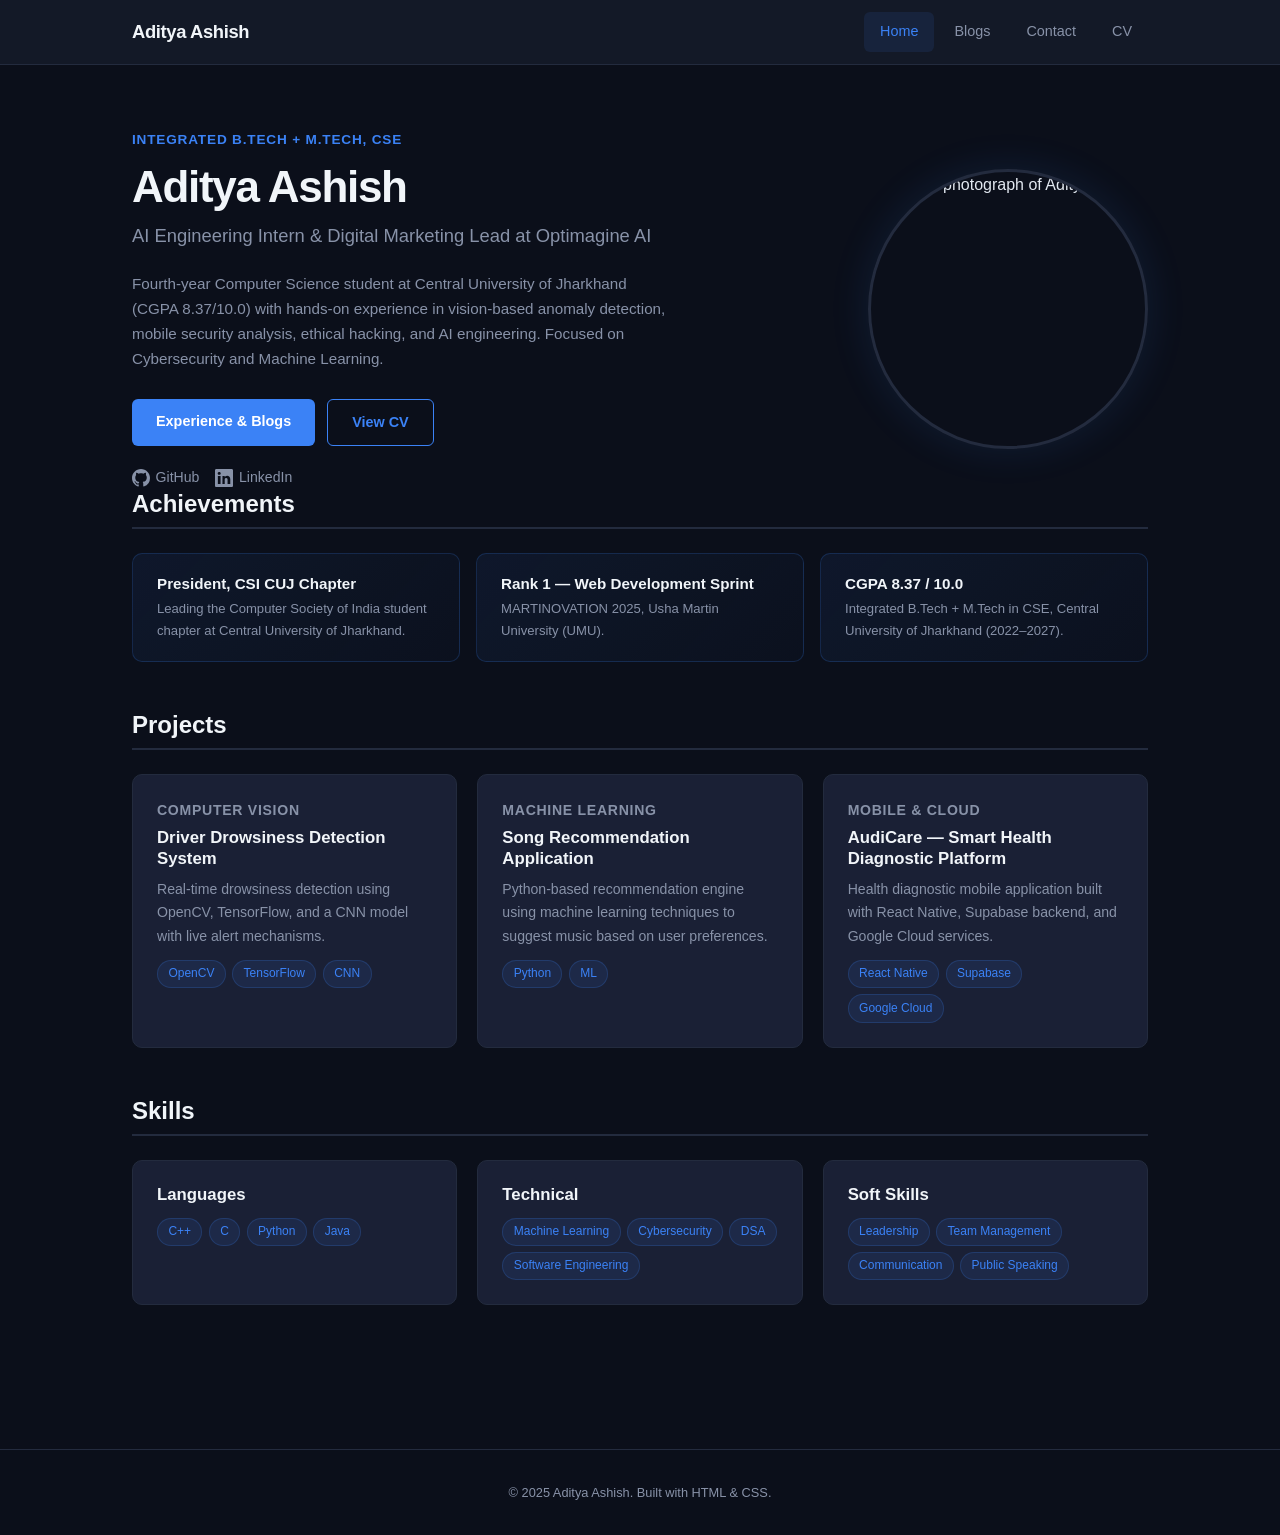
==== index.html @ 90307f7b "Update CGPA to 8.37, fix UMU name, expand blog content, adjust portrait zoom" ====
<!DOCTYPE html>
<html lang="en">
<head>
  <meta charset="UTF-8">
  <meta name="viewport" content="width=device-width, initial-scale=1.0">
  <title>Aditya Ashish — CSE Student &amp; AI Engineering Intern</title>
  <meta name="description" content="Portfolio of Aditya Ashish — Integrated B.Tech + M.Tech CSE student at CUJ, AI Engineering Intern at Optimagine AI, with interests in Cybersecurity and Machine Learning.">
  <link rel="stylesheet" href="style.css">
</head>
<body>

  <!-- Navigation -->
  <header class="site-nav">
    <div class="nav-inner">
      <a href="index.html" class="nav-brand">Aditya Ashish</a>
      <button class="nav-toggle" aria-label="Toggle navigation" aria-expanded="false" onclick="document.querySelector('.nav-links').classList.toggle('open');this.setAttribute('aria-expanded',this.getAttribute('aria-expanded')==='false')">
        <span></span><span></span><span></span>
      </button>
      <ul class="nav-links">
        <li><a class="active" href="index.html">Home</a></li>
        <li><a href="blogs.html">Blogs</a></li>
        <li><a href="contact.html">Contact</a></li>
        <li><a href="ADITYA_ASHIS.pdf" target="_blank" rel="noopener noreferrer">CV</a></li>
      </ul>
    </div>
  </header>

  <main class="page">

    <!-- Hero -->
    <section class="hero">
      <div class="hero-content">
        <p class="hero-eyebrow">Integrated B.Tech + M.Tech, CSE</p>
        <h1>Aditya Ashish</h1>
        <p class="hero-subtitle">AI Engineering Intern &amp; Digital Marketing Lead at Optimagine AI</p>
        <p class="hero-bio">
          Fourth-year Computer Science student at Central University of Jharkhand (CGPA 8.37/10.0)
          with hands-on experience in vision-based anomaly detection, mobile security analysis,
          ethical hacking, and AI engineering. Focused on Cybersecurity and Machine Learning.
        </p>
        <div class="btn-group">
          <a href="blogs.html" class="btn btn-primary">Experience &amp; Blogs</a>
          <a href="ADITYA_ASHIS.pdf" class="btn btn-outline" target="_blank" rel="noopener noreferrer">View CV</a>
        </div>
        <div class="social-row">
          <a href="https://github.com/ASHISH-ADITYA" target="_blank" rel="noopener noreferrer">
            <svg viewBox="0 0 16 16" aria-hidden="true"><path d="M8 0C3.58 0 0 3.58 0 8c0 3.54 2.29 6.53 5.47 7.59.4.07.55-.17.55-.38 0-.19-.01-.82-.01-1.49-2.01.37-2.53-.49-2.69-.94-.09-.23-.48-.94-.82-1.13-.28-.15-.68-.52-.01-.53.63-.01 1.08.58 1.23.82.72 1.21 1.87.87 2.33.66.07-.52.28-.87.51-1.07-1.78-.2-3.64-.89-3.64-3.95 0-.87.31-1.59.82-2.15-.08-.2-.36-1.02.08-2.12 0 0 .67-.21 2.2.82.64-.18 1.32-.27 2-.27.68 0 1.36.09 2 .27 1.53-1.04 2.2-.82 2.2-.82.44 1.1.16 1.92.08 2.12.51.56.82 1.27.82 2.15 0 3.07-1.87 3.75-3.65 3.95.29.25.54.73.54 1.48 0 1.07-.01 1.93-.01 2.2 0 .21.15.46.55.38A8.01 8.01 0 0016 8c0-4.42-3.58-8-8-8z"/></svg>
            GitHub
          </a>
          <a href="https://www.linkedin.com/in/aditya-ashish-14a0712b9/" target="_blank" rel="noopener noreferrer">
            <svg viewBox="0 0 16 16" aria-hidden="true"><path d="M0 1.146C0 .513.526 0 1.175 0h13.65C15.474 0 16 .513 16 1.146v13.708c0 .633-.526 1.146-1.175 1.146H1.175C.526 16 0 15.487 0 14.854V1.146zm4.943 12.248V6.169H2.542v7.225h2.401zm-1.2-8.212c.837 0 1.358-.554 1.358-1.248-.015-.709-.52-1.248-1.342-1.248-.822 0-1.359.54-1.359 1.248 0 .694.521 1.248 1.327 1.248h.016zm4.908 8.212V9.359c0-.216.016-.432.08-.586.173-.431.568-.878 1.232-.878.869 0 1.216.662 1.216 1.634v3.865h2.401V9.25c0-2.22-1.184-3.252-2.764-3.252-1.274 0-1.845.7-2.165 1.193V6.169H6.651c.032.678 0 7.225 0 7.225h2.401z"/></svg>
            LinkedIn
          </a>
        </div>
      </div>
      <div class="hero-portrait-wrap">
        <img
          class="hero-portrait"
          src="WhatsApp Image 2025-11-17 at 10.02.46 PM.png"
          alt="Portrait photograph of Aditya Ashish"
        >
      </div>
    </section>

    <!-- Achievements -->
    <section aria-labelledby="achievements-heading">
      <h2 id="achievements-heading" class="section-title">Achievements</h2>
      <div class="highlight-row">
        <div class="highlight">
          <h3>President, CSI CUJ Chapter</h3>
          <p>Leading the Computer Society of India student chapter at Central University of Jharkhand.</p>
        </div>
        <div class="highlight">
          <h3>Rank 1 — Web Development Sprint</h3>
          <p>MARTINOVATION 2025, Usha Martin University (UMU).</p>
        </div>
        <div class="highlight">
          <h3>CGPA 8.37 / 10.0</h3>
          <p>Integrated B.Tech + M.Tech in CSE, Central University of Jharkhand (2022–2027).</p>
        </div>
      </div>
    </section>

    <!-- Projects -->
    <section aria-labelledby="projects-heading">
      <h2 id="projects-heading" class="section-title">Projects</h2>
      <div class="card-grid">
        <article class="card">
          <p class="card-label">Computer Vision</p>
          <h3>Driver Drowsiness Detection System</h3>
          <p>Real-time drowsiness detection using OpenCV, TensorFlow, and a CNN model with live alert mechanisms.</p>
          <div class="tag-list">
            <span class="tag">OpenCV</span>
            <span class="tag">TensorFlow</span>
            <span class="tag">CNN</span>
          </div>
        </article>
        <article class="card">
          <p class="card-label">Machine Learning</p>
          <h3>Song Recommendation Application</h3>
          <p>Python-based recommendation engine using machine learning techniques to suggest music based on user preferences.</p>
          <div class="tag-list">
            <span class="tag">Python</span>
            <span class="tag">ML</span>
          </div>
        </article>
        <article class="card">
          <p class="card-label">Mobile &amp; Cloud</p>
          <h3>AudiCare — Smart Health Diagnostic Platform</h3>
          <p>Health diagnostic mobile application built with React Native, Supabase backend, and Google Cloud services.</p>
          <div class="tag-list">
            <span class="tag">React Native</span>
            <span class="tag">Supabase</span>
            <span class="tag">Google Cloud</span>
          </div>
        </article>
      </div>
    </section>

    <!-- Skills -->
    <section aria-labelledby="skills-heading">
      <h2 id="skills-heading" class="section-title">Skills</h2>
      <div class="card-grid">
        <div class="card">
          <h3>Languages</h3>
          <div class="tag-list">
            <span class="tag">C++</span>
            <span class="tag">C</span>
            <span class="tag">Python</span>
            <span class="tag">Java</span>
          </div>
        </div>
        <div class="card">
          <h3>Technical</h3>
          <div class="tag-list">
            <span class="tag">Machine Learning</span>
            <span class="tag">Cybersecurity</span>
            <span class="tag">DSA</span>
            <span class="tag">Software Engineering</span>
          </div>
        </div>
        <div class="card">
          <h3>Soft Skills</h3>
          <div class="tag-list">
            <span class="tag">Leadership</span>
            <span class="tag">Team Management</span>
            <span class="tag">Communication</span>
            <span class="tag">Public Speaking</span>
          </div>
        </div>
      </div>
    </section>

  </main>

  <footer class="site-footer">
    <p>&copy; 2025 Aditya Ashish. Built with HTML &amp; CSS.</p>
  </footer>

</body>
</html>
---- style.css ----
/* ===== Design Tokens ===== */
:root {
  --color-bg:        #0b0f1a;
  --color-surface:   #131927;
  --color-card:      #1a2035;
  --color-border:    #232b3e;
  --color-text:      #e2e8f0;
  --color-muted:     #8892a8;
  --color-accent:    #3b82f6;
  --color-accent-hover: #60a5fa;
  --color-heading:   #f1f5f9;
  --color-link:      #60a5fa;

  --font-sans: 'Inter', -apple-system, BlinkMacSystemFont, 'Segoe UI', Roboto, sans-serif;
  --font-mono: 'JetBrains Mono', 'Fira Code', monospace;

  --w-content: 1080px;
  --w-narrow:  720px;
  --radius:    10px;
  --radius-sm: 6px;
  --shadow-card: 0 2px 12px rgba(0,0,0,.35);
  --transition: 0.2s ease;
}

/* ===== Reset ===== */
*, *::before, *::after { box-sizing: border-box; margin: 0; padding: 0; }

html {
  scroll-behavior: smooth;
  -webkit-text-size-adjust: 100%;
}

body {
  font-family: var(--font-sans);
  background: var(--color-bg);
  color: var(--color-text);
  line-height: 1.65;
  min-height: 100vh;
}

img { max-width: 100%; display: block; }
a { color: var(--color-link); text-decoration: none; transition: color var(--transition); }
a:hover { color: var(--color-accent-hover); }
a:focus-visible {
  outline: 2px solid var(--color-accent);
  outline-offset: 3px;
  border-radius: 2px;
}

h1, h2, h3, h4 {
  color: var(--color-heading);
  line-height: 1.25;
  font-weight: 700;
}

/* ===== Navigation ===== */
.site-nav {
  position: sticky;
  top: 0;
  z-index: 100;
  background: var(--color-surface);
  border-bottom: 1px solid var(--color-border);
  backdrop-filter: blur(12px);
}

.nav-inner {
  max-width: var(--w-content);
  margin: 0 auto;
  display: flex;
  align-items: center;
  justify-content: space-between;
  padding: 0 2rem;
  height: 64px;
}

.nav-brand {
  font-size: 1.15rem;
  font-weight: 700;
  color: var(--color-heading);
  letter-spacing: -0.02em;
}
.nav-brand:hover { color: var(--color-accent); }

.nav-links {
  list-style: none;
  display: flex;
  gap: 0.25rem;
}

.nav-links a {
  display: block;
  padding: 0.5rem 1rem;
  font-size: 0.9rem;
  font-weight: 500;
  color: var(--color-muted);
  border-radius: var(--radius-sm);
  transition: color var(--transition), background var(--transition);
}

.nav-links a:hover {
  color: var(--color-heading);
  background: rgba(255,255,255,.05);
}

.nav-links a.active {
  color: var(--color-accent);
  background: rgba(59,130,246,.1);
}

/* Mobile hamburger */
.nav-toggle {
  display: none;
  background: none;
  border: none;
  cursor: pointer;
  padding: 0.5rem;
}

.nav-toggle span {
  display: block;
  width: 22px;
  height: 2px;
  background: var(--color-text);
  margin: 5px 0;
  border-radius: 2px;
  transition: transform var(--transition), opacity var(--transition);
}

/* ===== Page Wrapper ===== */
.page {
  max-width: var(--w-content);
  margin: 0 auto;
  padding: 3rem 2rem 4rem;
}

.page-narrow {
  max-width: var(--w-narrow);
}

/* ===== Hero (Home) ===== */
.hero {
  display: grid;
  grid-template-columns: 1fr auto;
  gap: 3rem;
  align-items: center;
  padding-top: 1rem;
}

.hero-portrait {
  width: 280px;
  height: 280px;
  border-radius: 50%;
  object-fit: cover;
  object-position: center 15%;
  border: 3px solid var(--color-border);
  box-shadow: 0 0 40px rgba(59,130,246,.12);
}

.hero-eyebrow {
  font-size: 0.85rem;
  font-weight: 600;
  color: var(--color-accent);
  letter-spacing: 0.06em;
  text-transform: uppercase;
  margin-bottom: 0.5rem;
}

.hero h1 {
  font-size: 2.75rem;
  letter-spacing: -0.03em;
  margin-bottom: 0.4rem;
}

.hero-subtitle {
  font-size: 1.15rem;
  color: var(--color-muted);
  font-weight: 400;
  margin-bottom: 1.25rem;
}

.hero-bio {
  color: var(--color-muted);
  max-width: 540px;
  margin-bottom: 1.75rem;
  font-size: 0.95rem;
}

/* ===== Buttons ===== */
.btn {
  display: inline-block;
  padding: 0.65rem 1.5rem;
  font-size: 0.9rem;
  font-weight: 600;
  border-radius: var(--radius-sm);
  transition: background var(--transition), box-shadow var(--transition), transform var(--transition);
  cursor: pointer;
  border: none;
}

.btn-primary {
  background: var(--color-accent);
  color: #fff;
}
.btn-primary:hover {
  background: var(--color-accent-hover);
  color: #fff;
  box-shadow: 0 4px 16px rgba(59,130,246,.3);
  transform: translateY(-1px);
}

.btn-outline {
  background: transparent;
  color: var(--color-accent);
  border: 1.5px solid var(--color-accent);
}
.btn-outline:hover {
  background: rgba(59,130,246,.1);
  color: var(--color-accent-hover);
}

.btn-group {
  display: flex;
  gap: 0.75rem;
  flex-wrap: wrap;
}

/* ===== Social Row ===== */
.social-row {
  display: flex;
  gap: 1rem;
  margin-top: 1.25rem;
}

.social-row a {
  font-size: 0.88rem;
  font-weight: 500;
  color: var(--color-muted);
  display: flex;
  align-items: center;
  gap: 0.35rem;
}
.social-row a:hover { color: var(--color-accent); }

.social-row svg {
  width: 18px;
  height: 18px;
  fill: currentColor;
}

/* ===== Section Titles ===== */
.section-title {
  font-size: 1.5rem;
  margin-bottom: 1.5rem;
  padding-bottom: 0.5rem;
  border-bottom: 2px solid var(--color-border);
}

/* ===== Cards Grid ===== */
.card-grid {
  display: grid;
  grid-template-columns: repeat(auto-fill, minmax(300px, 1fr));
  gap: 1.25rem;
  margin-bottom: 3rem;
}

.card {
  background: var(--color-card);
  border: 1px solid var(--color-border);
  border-radius: var(--radius);
  padding: 1.5rem;
  transition: border-color var(--transition), box-shadow var(--transition), transform var(--transition);
}
.card:hover {
  border-color: rgba(59,130,246,.3);
  box-shadow: var(--shadow-card);
  transform: translateY(-2px);
}

.card h3 {
  font-size: 1.05rem;
  margin-bottom: 0.5rem;
}

.card p {
  font-size: 0.88rem;
  color: var(--color-muted);
}

.card-label {
  font-size: 0.75rem;
  font-weight: 600;
  color: var(--color-accent);
  text-transform: uppercase;
  letter-spacing: 0.05em;
  margin-bottom: 0.35rem;
}

/* ===== Tag / Chip ===== */
.tag-list {
  display: flex;
  flex-wrap: wrap;
  gap: 0.4rem;
  margin-top: 0.75rem;
}

.tag {
  display: inline-block;
  padding: 0.2rem 0.65rem;
  font-size: 0.75rem;
  font-weight: 500;
  background: rgba(59,130,246,.1);
  color: var(--color-accent);
  border-radius: 999px;
  border: 1px solid rgba(59,130,246,.2);
}

/* ===== Skills List ===== */
.skills-group {
  margin-bottom: 1.75rem;
}

.skills-group h3 {
  font-size: 0.95rem;
  color: var(--color-muted);
  font-weight: 600;
  margin-bottom: 0.5rem;
}

/* ===== Timeline (Blogs) ===== */
.timeline {
  position: relative;
  padding-left: 2.5rem;
}

.timeline::before {
  content: '';
  position: absolute;
  left: 0.55rem;
  top: 0.5rem;
  bottom: 0.5rem;
  width: 2px;
  background: var(--color-border);
}

.timeline-item {
  position: relative;
  margin-bottom: 2.5rem;
}

.timeline-item::before {
  content: '';
  position: absolute;
  left: -2.5rem;
  top: 0.45rem;
  width: 12px;
  height: 12px;
  border-radius: 50%;
  background: var(--color-accent);
  border: 2px solid var(--color-bg);
  margin-left: calc(0.55rem - 6px);
}

.timeline-item:last-child { margin-bottom: 0; }

.timeline-date {
  font-size: 0.8rem;
  font-weight: 600;
  color: var(--color-accent);
  text-transform: uppercase;
  letter-spacing: 0.04em;
  margin-bottom: 0.35rem;
}

.timeline-role {
  font-size: 0.85rem;
  color: var(--color-muted);
  margin-bottom: 0.5rem;
}

.timeline-item h2 {
  font-size: 1.25rem;
  margin-bottom: 0.3rem;
}

.timeline-body {
  color: var(--color-muted);
  font-size: 0.9rem;
}

.timeline-body p {
  margin-bottom: 0.75rem;
}

.timeline-body p:last-child {
  margin-bottom: 0;
}

/* ===== Contact ===== */
.contact-grid {
  display: grid;
  grid-template-columns: 1fr 1fr;
  gap: 1.5rem;
}

.contact-card {
  background: var(--color-card);
  border: 1px solid var(--color-border);
  border-radius: var(--radius);
  padding: 1.75rem;
}

.contact-card h2 {
  font-size: 1.1rem;
  margin-bottom: 1.25rem;
}

.contact-item {
  display: flex;
  align-items: flex-start;
  gap: 0.75rem;
  margin-bottom: 1.25rem;
}

.contact-item:last-child { margin-bottom: 0; }

.contact-item-icon {
  flex-shrink: 0;
  width: 36px;
  height: 36px;
  display: flex;
  align-items: center;
  justify-content: center;
  background: rgba(59,130,246,.1);
  border-radius: var(--radius-sm);
  color: var(--color-accent);
}

.contact-item-icon svg {
  width: 18px;
  height: 18px;
  fill: currentColor;
}

.contact-item-label {
  font-size: 0.75rem;
  font-weight: 600;
  color: var(--color-muted);
  text-transform: uppercase;
  letter-spacing: 0.04em;
  margin-bottom: 0.15rem;
}

.contact-item-value {
  font-size: 0.95rem;
}

.contact-item-value a {
  word-break: break-all;
}

/* ===== Footer ===== */
.site-footer {
  text-align: center;
  padding: 2rem;
  font-size: 0.8rem;
  color: var(--color-muted);
  border-top: 1px solid var(--color-border);
  margin-top: 2rem;
}

/* ===== Achievement highlight ===== */
.highlight-row {
  display: flex;
  flex-wrap: wrap;
  gap: 1rem;
  margin-bottom: 3rem;
}

.highlight {
  flex: 1 1 220px;
  background: linear-gradient(135deg, rgba(59,130,246,.08), rgba(59,130,246,.02));
  border: 1px solid rgba(59,130,246,.2);
  border-radius: var(--radius);
  padding: 1.25rem 1.5rem;
}

.highlight h3 {
  font-size: 0.95rem;
  margin-bottom: 0.3rem;
}

.highlight p {
  font-size: 0.82rem;
  color: var(--color-muted);
}

/* ===== Responsive ===== */

/* Tablet */
@media (max-width: 768px) {
  .nav-inner {
    padding: 0 1.25rem;
  }

  .nav-toggle { display: block; }

  .nav-links {
    display: none;
    position: absolute;
    top: 64px;
    left: 0;
    right: 0;
    background: var(--color-surface);
    flex-direction: column;
    padding: 0.75rem 1.25rem 1rem;
    border-bottom: 1px solid var(--color-border);
    gap: 0;
  }

  .nav-links.open { display: flex; }

  .nav-links a {
    padding: 0.65rem 0.75rem;
  }

  .hero {
    grid-template-columns: 1fr;
    text-align: center;
  }

  .hero-content { order: 2; }
  .hero-portrait-wrap { order: 1; justify-self: center; }

  .hero-portrait {
    width: 180px;
    height: 180px;
  }

  .hero h1 { font-size: 2rem; }

  .hero-bio { margin-left: auto; margin-right: auto; }

  .btn-group { justify-content: center; }
  .social-row { justify-content: center; }

  .page { padding: 2rem 1.25rem 3rem; }

  .contact-grid { grid-template-columns: 1fr; }

  .card-grid { grid-template-columns: 1fr; }
}

/* Small mobile */
@media (max-width: 480px) {
  .hero h1 { font-size: 1.65rem; }
  .hero-portrait { width: 150px; height: 150px; }
  .highlight-row { flex-direction: column; }
  .section-title { font-size: 1.3rem; }
}
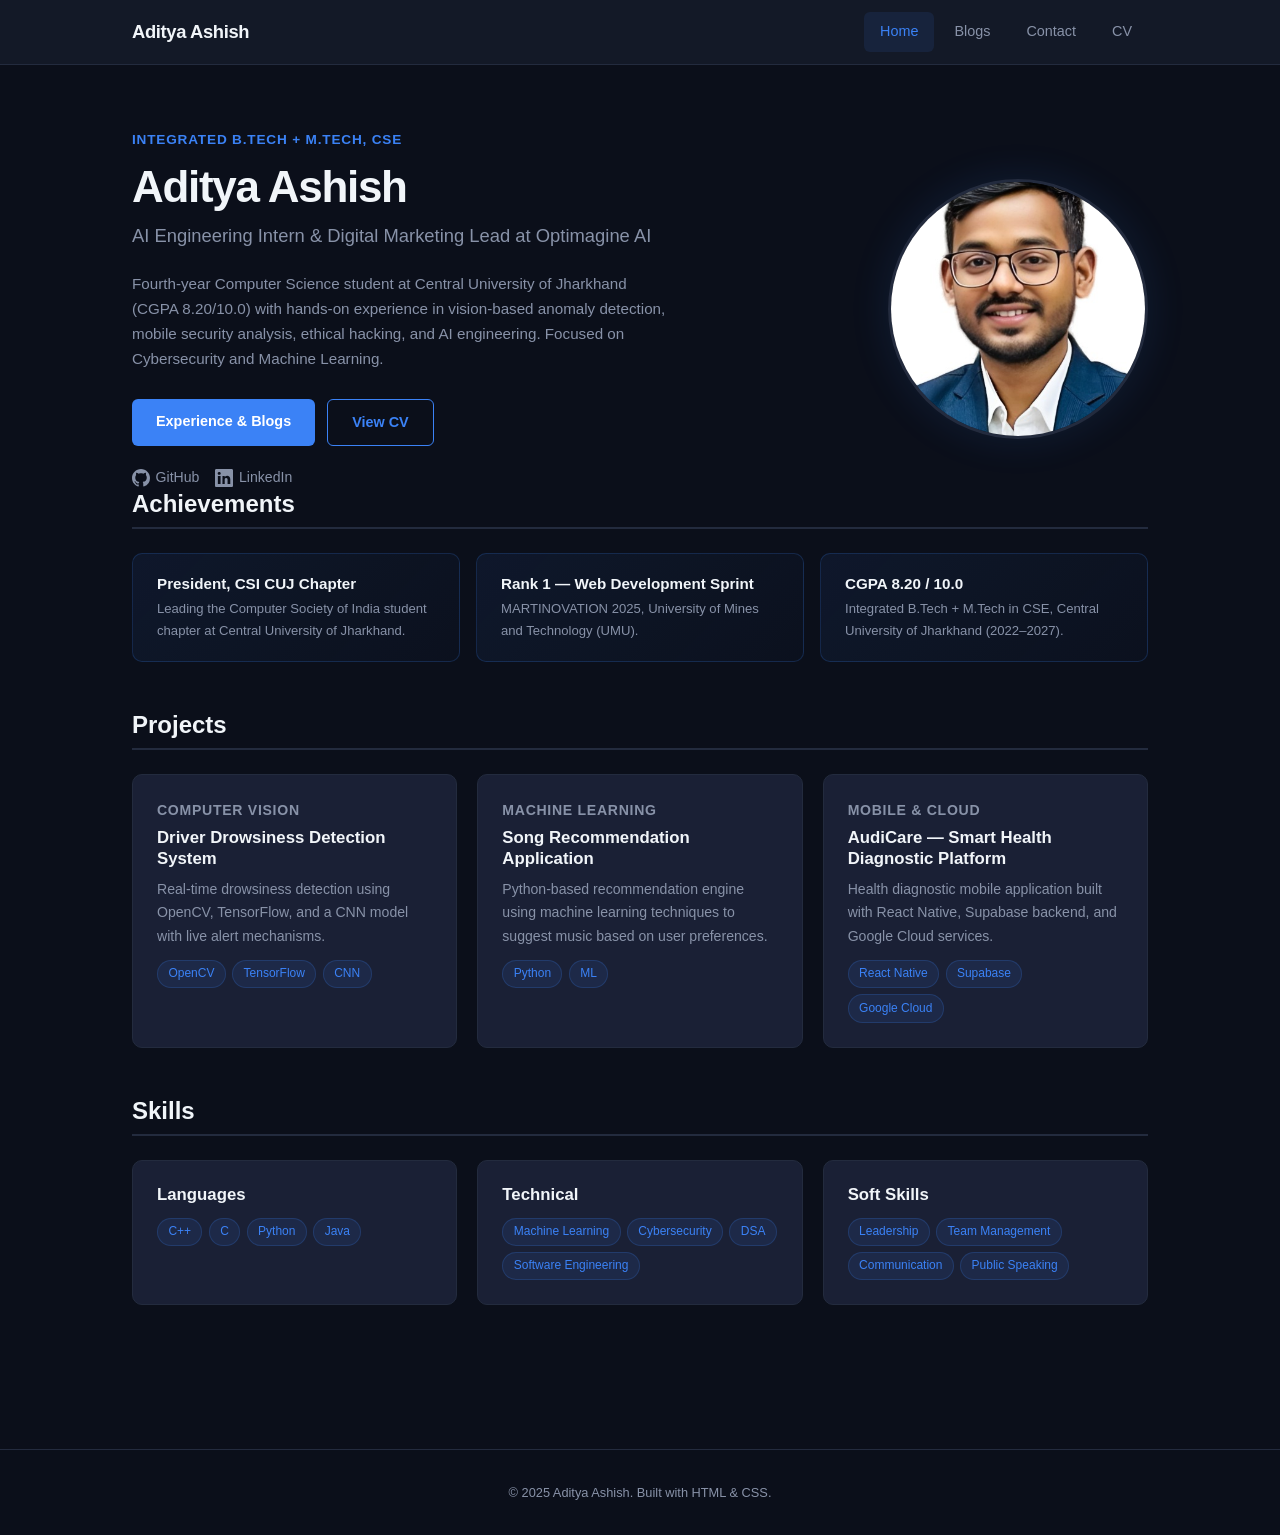
==== commit 85816ee3: "Initial portfolio site — Aditya Ashish Multi-page personal portfolio with Home, Blogs, Contact pages" ====
--- a/index.html
+++ b/index.html
@@ -34,7 +34,7 @@
         <h1>Aditya Ashish</h1>
         <p class="hero-subtitle">AI Engineering Intern &amp; Digital Marketing Lead at Optimagine AI</p>
         <p class="hero-bio">
-          Fourth-year Computer Science student at Central University of Jharkhand (CGPA 8.37/10.0)
+          Fourth-year Computer Science student at Central University of Jharkhand (CGPA 8.20/10.0)
           with hands-on experience in vision-based anomaly detection, mobile security analysis,
           ethical hacking, and AI engineering. Focused on Cybersecurity and Machine Learning.
         </p>
@@ -72,10 +72,10 @@
         </div>
         <div class="highlight">
           <h3>Rank 1 — Web Development Sprint</h3>
-          <p>MARTINOVATION 2025, Usha Martin University (UMU).</p>
+          <p>MARTINOVATION 2025, University of Mines and Technology (UMU).</p>
         </div>
         <div class="highlight">
-          <h3>CGPA 8.37 / 10.0</h3>
+          <h3>CGPA 8.20 / 10.0</h3>
           <p>Integrated B.Tech + M.Tech in CSE, Central University of Jharkhand (2022–2027).</p>
         </div>
       </div>
--- a/style.css
+++ b/style.css
@@ -147,11 +147,10 @@
 }
 
 .hero-portrait {
-  width: 280px;
-  height: 280px;
+  width: 260px;
+  height: 260px;
   border-radius: 50%;
   object-fit: cover;
-  object-position: center 15%;
   border: 3px solid var(--color-border);
   box-shadow: 0 0 40px rgba(59,130,246,.12);
 }
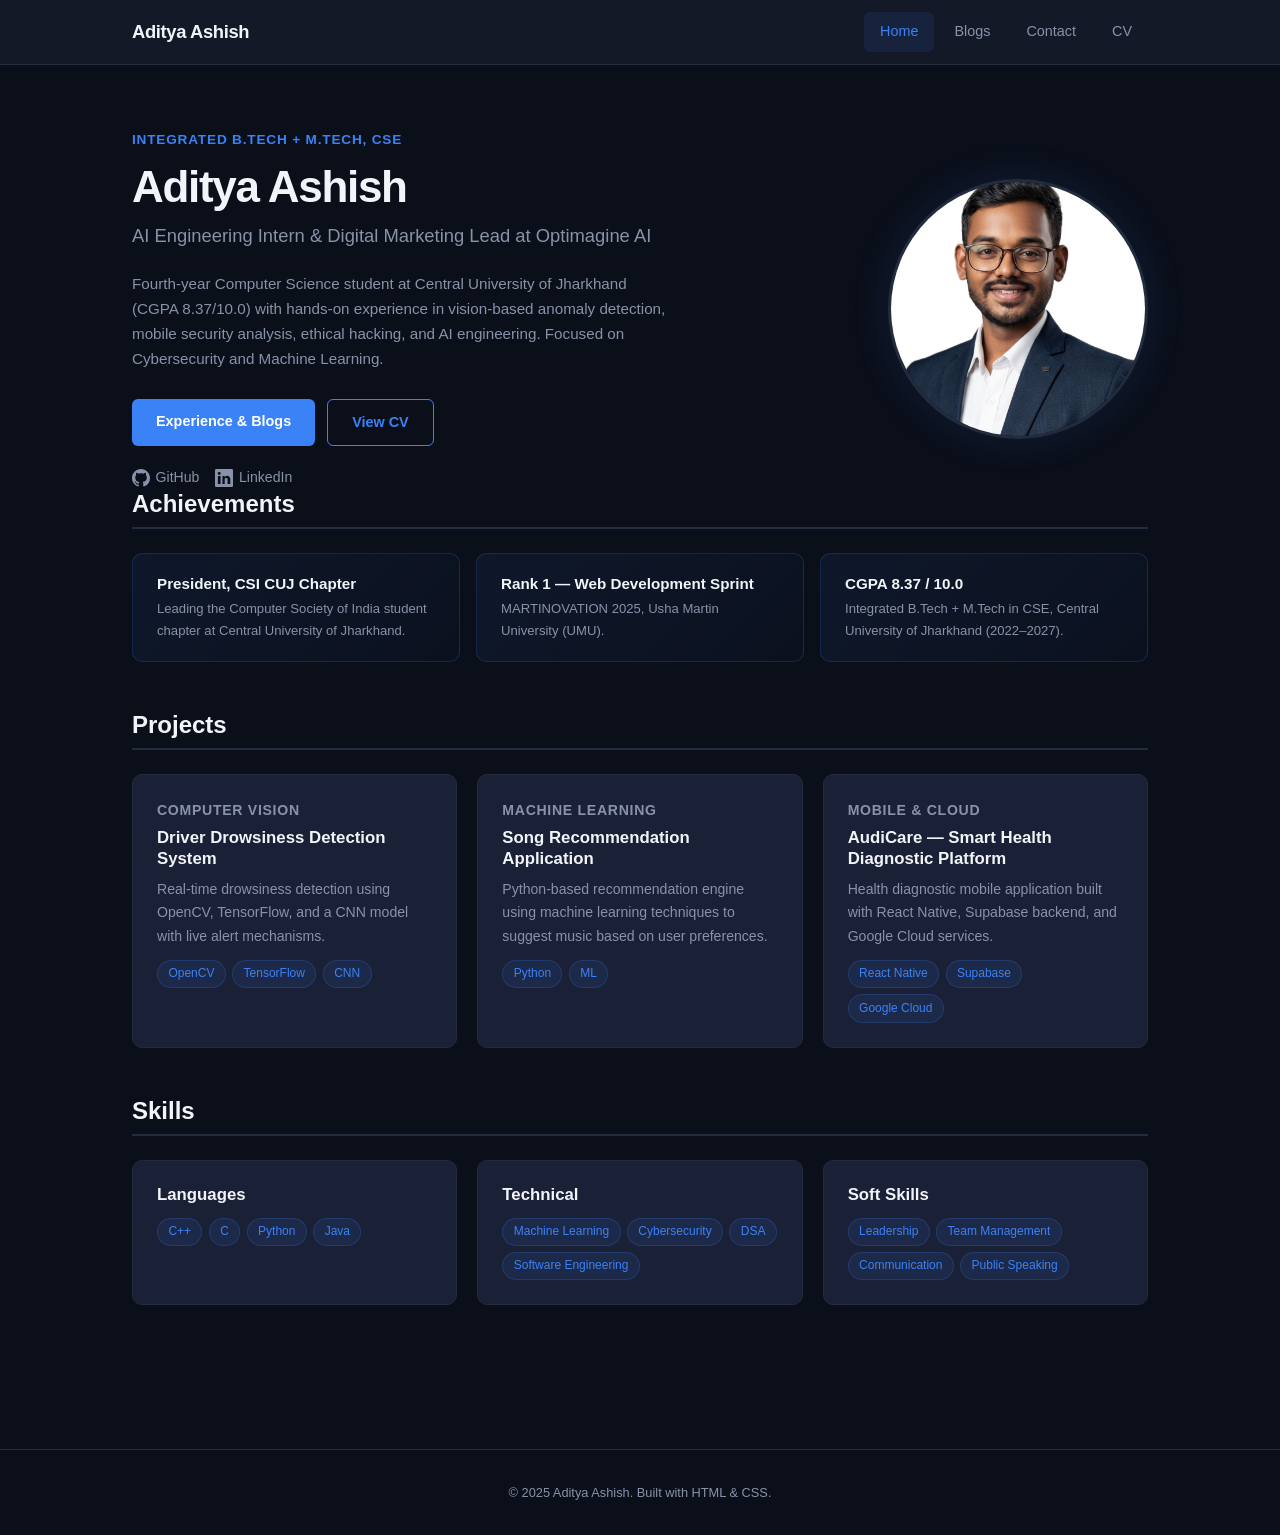
==== commit cfdb67c0: "Update_CV_v2" ====
--- a/index.html
+++ b/index.html
@@ -20,7 +20,7 @@
         <li><a class="active" href="index.html">Home</a></li>
         <li><a href="blogs.html">Blogs</a></li>
         <li><a href="contact.html">Contact</a></li>
-        <li><a href="ADITYA_ASHIS.pdf" target="_blank" rel="noopener noreferrer">CV</a></li>
+        <li><a href="ADITYA_ASHISH.pdf" target="_blank" rel="noopener noreferrer">CV</a></li>
       </ul>
     </div>
   </header>
@@ -34,13 +34,13 @@
         <h1>Aditya Ashish</h1>
         <p class="hero-subtitle">AI Engineering Intern &amp; Digital Marketing Lead at Optimagine AI</p>
         <p class="hero-bio">
-          Fourth-year Computer Science student at Central University of Jharkhand (CGPA 8.20/10.0)
+          Fourth-year Computer Science student at Central University of Jharkhand (CGPA 8.37/10.0)
           with hands-on experience in vision-based anomaly detection, mobile security analysis,
           ethical hacking, and AI engineering. Focused on Cybersecurity and Machine Learning.
         </p>
         <div class="btn-group">
           <a href="blogs.html" class="btn btn-primary">Experience &amp; Blogs</a>
-          <a href="ADITYA_ASHIS.pdf" class="btn btn-outline" target="_blank" rel="noopener noreferrer">View CV</a>
+          <a href="ADITYA_ASHISH.pdf" class="btn btn-outline" target="_blank" rel="noopener noreferrer">View CV</a>
         </div>
         <div class="social-row">
           <a href="https://github.com/ASHISH-ADITYA" target="_blank" rel="noopener noreferrer">
@@ -72,10 +72,10 @@
         </div>
         <div class="highlight">
           <h3>Rank 1 — Web Development Sprint</h3>
-          <p>MARTINOVATION 2025, University of Mines and Technology (UMU).</p>
+          <p>MARTINOVATION 2025, Usha Martin University (UMU).</p>
         </div>
         <div class="highlight">
-          <h3>CGPA 8.20 / 10.0</h3>
+          <h3>CGPA 8.37 / 10.0</h3>
           <p>Integrated B.Tech + M.Tech in CSE, Central University of Jharkhand (2022–2027).</p>
         </div>
       </div>
